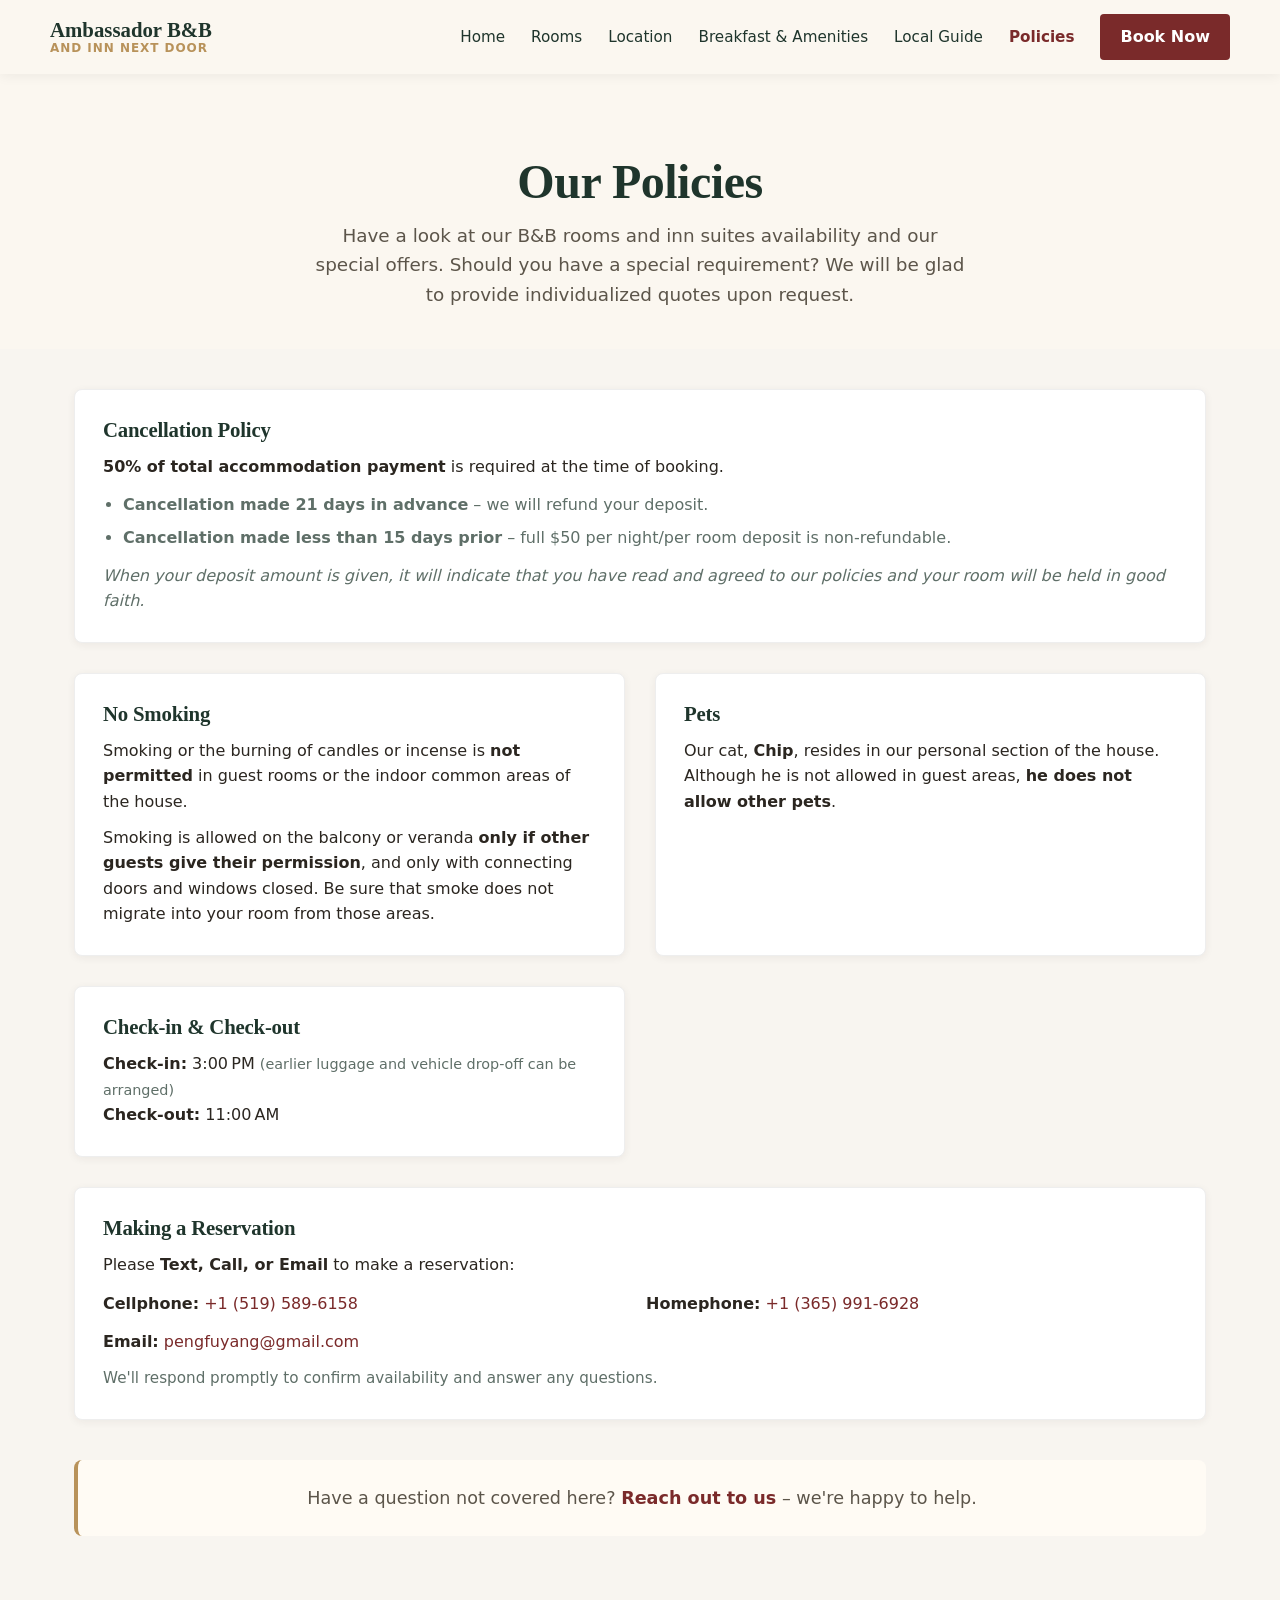
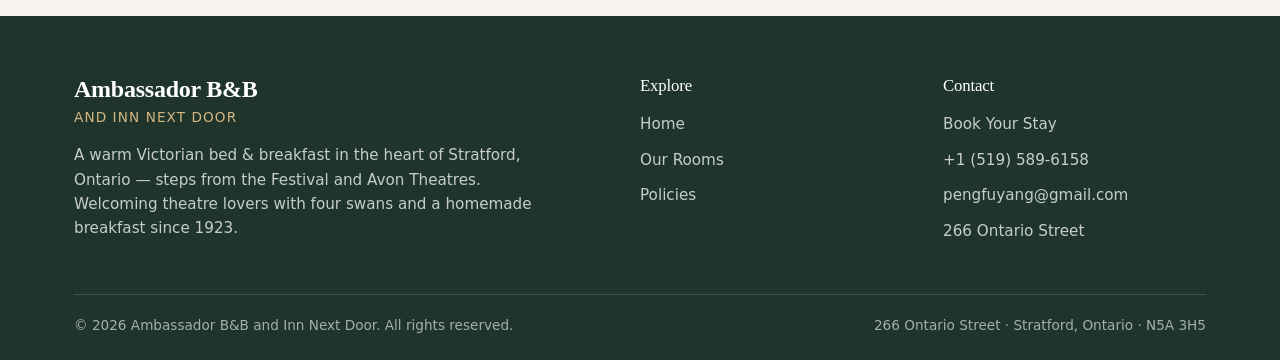
==== policies.html @ 799dcebe "Initial commit - Ambassador B&B website" ====
<!DOCTYPE html>
<html lang="en">
<head>
  <meta charset="UTF-8" />
  <meta name="viewport" content="width=device-width, initial-scale=1.0" />
  <title>Policies – Ambassador B&amp;B | Stratford</title>
  <meta name="description" content="Read our check-in times, cancellation policy, breakfast details, parking, and more before booking your stay at Ambassador B&B." />
  <link rel="stylesheet" href="style.css" />
</head>
<body>

<!-- Header -->
<header class="site-header">
  <div class="container nav-inner">
    <a href="index.html" class="logo">
      <span class="logo-name">Ambassador B&amp;B</span>
      <span class="logo-sub">and Inn Next Door</span>
    </a>
    <nav class="main-nav" aria-label="Primary navigation">
      <a href="index.html">Home</a>
      <a href="index.html#rooms">Rooms</a>
      <a href="index.html#location">Location</a>
      <a href="index.html#breakfast">Breakfast &amp; Amenities</a>
      <a href="index.html#local-guide">Local Guide</a>
      <a href="policies.html" style="color:var(--wine); font-weight:600;">Policies</a>
      <a href="https://secure.guestserve.com/ambassador-b-and-b-and-inn/" target="_blank" rel="noopener" class="nav-cta">Book Now</a>
    </nav>
    <button class="menu-btn" id="menuBtn" aria-label="Toggle navigation">
      <span></span><span></span><span></span>
    </button>
  </div>
</header>

<!-- Mobile backdrop -->
<div class="mobile-backdrop" id="mobileBackdrop"></div>

<!-- Mobile menu -->
<aside class="mobile-menu" id="mobileMenu" role="dialog" aria-label="Mobile navigation">
  <div class="mobile-menu-head">
    <div style="font-family: Playfair Display, Georgia, serif; font-weight:600; color:var(--forest-dark);">Menu</div>
    <button id="closeMenu" aria-label="Close menu">✕</button>
  </div>
  <a href="index.html" class="mobile-nav-link">Home</a>
  <a href="index.html#rooms" class="mobile-nav-link">Rooms</a>
  <a href="index.html#location" class="mobile-nav-link">Location</a>
  <a href="index.html#breakfast" class="mobile-nav-link">Breakfast &amp; Amenities</a>
  <a href="index.html#local-guide" class="mobile-nav-link">Local Guide</a>
  <a href="policies.html" class="mobile-nav-link" style="color:var(--wine); font-weight:600;">Policies</a>
  <a href="https://secure.guestserve.com/ambassador-b-and-b-and-inn/" target="_blank" rel="noopener" class="btn btn-primary mobile-book">Book Your Stay</a>
</aside>

<!-- Page Header -->
<section style="padding:80px 0 40px; background:var(--cream-light);">
  <div class="container text-center">
    <h1 style="font-size:clamp(2.2rem,4vw,3rem);">Our Policies</h1>
    <p style="font-size:1.15rem; color:var(--text-soft); max-width:650px; margin:12px auto 0;">Have a look at our B&B rooms and inn suites availability and our special offers. Should you have a special requirement? We will be glad to provide individualized quotes upon request.</p>
  </div>
</section>

<!-- Policies Content -->
<section class="section" style="padding:40px 0 80px;">
  <div class="container">
    <div style="display:grid; grid-template-columns:1fr 1fr; gap:30px;">

      <!-- Cancellation Policy -->
      <div style="background:var(--white); border:1px solid #eee; border-radius:var(--radius-md); padding:28px; box-shadow:var(--shadow-sm); grid-column: span 2;">
        <h2 style="font-size:1.3rem; margin-bottom:12px;">Cancellation Policy</h2>
        <p><strong>50% of total accommodation payment</strong> is required at the time of booking.</p>
        <ul style="margin-top:12px; list-style:disc; padding-left:20px; color:var(--muted);">
          <li style="margin-bottom:8px;"><strong>Cancellation made 21 days in advance</strong> – we will refund your deposit.</li>
          <li style="margin-bottom:8px;"><strong>Cancellation made less than 15 days prior</strong> – full $50 per night/per room deposit is non-refundable.</li>
        </ul>
        <p style="margin-top:12px; color:var(--muted); font-style:italic;">When your deposit amount is given, it will indicate that you have read and agreed to our policies and your room will be held in good faith.</p>
      </div>

      <!-- No Smoking -->
      <div style="background:var(--white); border:1px solid #eee; border-radius:var(--radius-md); padding:28px; box-shadow:var(--shadow-sm);">
        <h2 style="font-size:1.3rem; margin-bottom:12px;">No Smoking</h2>
        <p>Smoking or the burning of candles or incense is <strong>not permitted</strong> in guest rooms or the indoor common areas of the house.</p>
        <p style="margin-top:10px;">Smoking is allowed on the balcony or veranda <strong>only if other guests give their permission</strong>, and only with connecting doors and windows closed. Be sure that smoke does not migrate into your room from those areas.</p>
      </div>

      <!-- Pets -->
      <div style="background:var(--white); border:1px solid #eee; border-radius:var(--radius-md); padding:28px; box-shadow:var(--shadow-sm);">
        <h2 style="font-size:1.3rem; margin-bottom:12px;">Pets</h2>
        <p>Our cat, <strong>Chip</strong>, resides in our personal section of the house. Although he is not allowed in guest areas, <strong>he does not allow other pets</strong>.</p>
      </div>

      <!-- Check-in / Check-out -->
      <div style="background:var(--white); border:1px solid #eee; border-radius:var(--radius-md); padding:28px; box-shadow:var(--shadow-sm);">
        <h2 style="font-size:1.3rem; margin-bottom:12px;">Check‑in &amp; Check‑out</h2>
        <p><strong>Check‑in:</strong> 3:00 PM <span style="color:var(--muted); font-size:0.9rem;">(earlier luggage and vehicle drop‑off can be arranged)</span></p>
        <p><strong>Check‑out:</strong> 11:00 AM</p>
      </div>

      <!-- Making a Reservation -->
      <div style="background:var(--white); border:1px solid #eee; border-radius:var(--radius-md); padding:28px; box-shadow:var(--shadow-sm); grid-column: span 2;">
        <h2 style="font-size:1.3rem; margin-bottom:12px;">Making a Reservation</h2>
        <p>Please <strong>Text, Call, or Email</strong> to make a reservation:</p>
        <div style="display:grid; grid-template-columns:1fr 1fr; gap:12px; margin-top:14px;">
          <div>
            <p><strong>Cellphone:</strong> <a href="tel:+15195896158" style="color:var(--wine);">+1 (519) 589-6158</a></p>
          </div>
          <div>
            <p><strong>Homephone:</strong> <a href="tel:+13659916928" style="color:var(--wine);">+1 (365) 991-6928</a></p>
          </div>
          <div style="grid-column: span 2;">
            <p><strong>Email:</strong> <a href="mailto:pengfuyang@gmail.com" style="color:var(--wine);">pengfuyang@gmail.com</a></p>
          </div>
        </div>
        <p style="margin-top:12px; color:var(--muted); font-size:0.95rem;">We'll respond promptly to confirm availability and answer any questions.</p>
      </div>

    </div>

    <!-- Contact CTA -->
    <div style="margin-top:40px; padding:24px; background:var(--ivory); border-radius:var(--radius-md); text-align:center; border-left:4px solid var(--gold);">
      <p style="font-size:1.1rem; color:var(--text-soft);">Have a question not covered here? <a href="index.html#contact" style="color:var(--wine); font-weight:600;">Reach out to us</a> – we're happy to help.</p>
    </div>
  </div>
</section>

<!-- Footer -->
<footer class="footer">
  <div class="container">
    <div class="footer-grid">
      <div class="footer-brand">
        <h3>Ambassador B&amp;B</h3>
        <div class="footer-brand-sub">and Inn Next Door</div>
        <p>A warm Victorian bed &amp; breakfast in the heart of Stratford, Ontario — steps from the Festival and Avon Theatres. Welcoming theatre lovers with four swans and a homemade breakfast since 1923.</p>
      </div>
      <div class="footer-col">
        <h4>Explore</h4>
        <ul>
          <li><a href="index.html">Home</a></li>
          <li><a href="index.html#rooms">Our Rooms</a></li>
          <li><a href="policies.html">Policies</a></li>
        </ul>
      </div>
      <div class="footer-col">
        <h4>Contact</h4>
        <ul>
          <li><a href="https://secure.guestserve.com/ambassador-b-and-b-and-inn/" target="_blank">Book Your Stay</a></li>
          <li><a href="tel:+15195896158">+1 (519) 589-6158</a></li>
          <li><a href="mailto:pengfuyang@gmail.com">pengfuyang@gmail.com</a></li>
          <li><a href="https://maps.google.com/?q=266+Ontario+St+Stratford+ON">266 Ontario Street</a></li>
        </ul>
      </div>
    </div>
    <div class="footer-bottom">
      <span>© 2026 Ambassador B&amp;B and Inn Next Door. All rights reserved.</span>
      <span>266 Ontario Street · Stratford, Ontario · N5A 3H5</span>
    </div>
  </div>
</footer>

<script>
  // Mobile menu
  const menuBtn = document.getElementById('menuBtn');
  const closeMenu = document.getElementById('closeMenu');
  const mobileMenu = document.getElementById('mobileMenu');
  const mobileBackdrop = document.getElementById('mobileBackdrop');

  function openMenu() {
    mobileMenu.classList.add('open');
    mobileBackdrop.classList.add('open');
    mobileBackdrop.style.display = 'block';
  }
  function closeMenuFn() {
    mobileMenu.classList.remove('open');
    mobileBackdrop.classList.remove('open');
    setTimeout(() => { mobileBackdrop.style.display = 'none'; }, 300);
  }

  menuBtn.addEventListener('click', openMenu);
  closeMenu.addEventListener('click', closeMenuFn);
  mobileBackdrop.addEventListener('click', closeMenuFn);

  document.querySelectorAll('.mobile-nav-link, .mobile-book').forEach(link => {
    link.addEventListener('click', closeMenuFn);
  });
</script>
</body>
</html>
---- style.css ----
:root {
  --forest: #2d4a3e;
  --forest-dark: #1f352c;
  --wine: #7a2a2a;
  --wine-dark: #5d1f1f;
  --gold: #b8925a;
  --gold-light: #d4b680;
  --cream: #f8f5f0;
  --cream-light: #fbf7f0;
  --ivory: #fffbf4;
  --white: #ffffff;
  --ink: #222222;
  --muted: #5f6f68;
  --text: #2b2620;
  --text-soft: #5c554a;
  --shadow-sm: 0 2px 8px rgba(45, 38, 32, 0.06);
  --shadow-md: 0 8px 24px rgba(45, 38, 32, 0.10);
  --shadow-lg: 0 20px 60px rgba(45, 38, 32, 0.18);
  --radius-sm: 4px;
  --radius-md: 8px;
  --radius-lg: 16px;
  --max-width: 1180px;
}

* { margin: 0; padding: 0; box-sizing: border-box; }
html { scroll-behavior: smooth; }

body {
  font-family: "Segoe UI", system-ui, -apple-system, BlinkMacSystemFont, sans-serif;
  color: var(--text);
  background: var(--cream);
  line-height: 1.6;
  -webkit-font-smoothing: antialiased;
}

img { display: block; max-width: 100%; }
a { color: inherit; text-decoration: none; }
ul { list-style: none; }
button { font: inherit; cursor: pointer; border: none; background: none; }

h1, h2, h3, h4 {
  font-family: "Playfair Display", Georgia, serif;
  font-weight: 500;
  line-height: 1.15;
  color: var(--forest-dark);
  letter-spacing: -0.01em;
}
h1 { font-size: clamp(2.2rem, 5vw, 3.8rem); font-weight: 600; }
h2 { font-size: clamp(1.8rem, 3.5vw, 2.5rem); font-weight: 600; margin-bottom: 16px; }
h3 { font-size: 1.3rem; font-weight: 600; }

.container {
  max-width: var(--max-width);
  margin: 0 auto;
  padding: 0 24px;
}
.section {
  padding: clamp(64px, 8vw, 110px) 0;
  scroll-margin-top: 70px;
}
.section-label {
  font-family: Georgia, serif;
  font-style: italic;
  font-size: 1.1rem;
  color: var(--wine);
  margin-bottom: 12px;
}
.section-subtitle {
  font-size: 1.05rem;
  color: var(--text-soft);
  max-width: 700px;
  margin-bottom: 40px;
  line-height: 1.7;
}
.text-center { text-align: center; }
.section-label.text-center,
.section-subtitle.text-center {
  margin-left: auto;
  margin-right: auto;
}

.btn {
  display: inline-flex;
  align-items: center;
  justify-content: center;
  gap: 8px;
  padding: 12px 24px;
  border-radius: var(--radius-sm);
  font-weight: 600;
  letter-spacing: 0.02em;
  transition: all 0.25s ease;
  border: 2px solid transparent;
  cursor: pointer;
}
.btn-primary {
  background: var(--wine);
  color: #fff;
}
.btn-primary:hover {
  background: var(--wine-dark);
  transform: translateY(-1px);
}
.btn-ghost {
  background: transparent;
  color: #fff;
  border-color: rgba(255,255,255,0.7);
}
.btn-ghost:hover {
  background: #fff;
  color: var(--forest-dark);
}
.btn-outline {
  background: transparent;
  color: var(--forest-dark);
  border-color: var(--forest);
}
.btn-outline:hover {
  background: var(--forest);
  color: #fff;
}

/* Header / Nav */
.site-header {
  position: sticky;
  top: 0;
  z-index: 1000;
  background: var(--cream-light);
  box-shadow: 0 2px 12px rgba(0,0,0,0.06);
}
.nav-inner {
  display: flex;
  align-items: center;
  justify-content: space-between;
  padding: 14px 0;
}
.logo {
  display: flex;
  flex-direction: column;
  line-height: 1.15;
}
.logo-name {
  font-family: "Playfair Display", Georgia, serif;
  font-size: 1.3rem;
  font-weight: 700;
  color: var(--forest-dark);
}
.logo-sub {
  font-size: 0.75rem;
  color: var(--gold);
  font-weight: 600;
  letter-spacing: 0.08em;
  text-transform: uppercase;
}
.main-nav {
  display: flex;
  align-items: center;
  gap: 26px;
}
.main-nav a:not(.nav-cta) {
  font-size: 0.95rem;
  font-weight: 500;
  color: var(--forest-dark);
}
.main-nav a:not(.nav-cta):hover { color: var(--wine); }
.nav-cta {
  background: var(--wine);
  color: #fff;
  padding: 10px 20px;
  border-radius: var(--radius-sm);
  font-weight: 600;
}
.nav-cta:hover { background: var(--wine-dark); }

.menu-btn {
  display: none;
  cursor: pointer;
  flex-direction: column;
  gap: 5px;
}
.menu-btn span {
  width: 26px;
  height: 2px;
  background: var(--forest-dark);
  display: block;
}

/* Mobile menu */
.mobile-backdrop {
  display: none;
  position: fixed;
  inset: 0;
  background: rgba(0,0,0,0.4);
  z-index: 1090;
  opacity: 0;
  transition: opacity 0.3s ease;
}
.mobile-menu {
  display: none;
  position: fixed;
  top: 0; right: 0;
  width: 280px;
  max-width: 85vw;
  height: 100vh;
  background: var(--cream-light);
  box-shadow: -8px 0 30px rgba(0,0,0,0.1);
  padding: 28px;
  z-index: 1100;
  transform: translateX(100%);
  transition: transform 0.3s ease;
  overflow-y: auto;
}
.mobile-menu.open { transform: translateX(0); }
.mobile-backdrop.open { opacity: 1; }
.mobile-menu-head {
  display: flex;
  justify-content: space-between;
  align-items: center;
  margin-bottom: 28px;
}
.mobile-menu-head button {
  color: var(--text);
  font-size: 1.5rem;
  line-height: 1;
  padding: 4px;
}
.mobile-nav-link {
  display: block;
  padding: 14px 0;
  font-size: 1rem;
  color: var(--text);
  border-bottom: 1px solid rgba(45,74,62,0.15);
}
.mobile-book {
  display: block;
  margin-top: 24px;
  text-align: center;
}

@media (max-width: 920px) {
  .main-nav { display: none; }
  .menu-btn { display: flex; }
  .mobile-backdrop, .mobile-menu { display: block; }
}

/* Hero */
.hero {
  min-height: 90vh;
  display: flex;
  align-items: center;
  background: linear-gradient(135deg, var(--forest-dark) 0%, #142b21 100%);
  color: #fff;
  padding: 100px 0;
}
.hero-content { max-width: 750px; }
.hero-eyebrow {
  font-size: 0.8rem;
  letter-spacing: 0.25em;
  text-transform: uppercase;
  color: var(--gold-light);
  margin-bottom: 18px;
  font-weight: 600;
}
.hero-title {
  font-size: clamp(2.2rem, 5vw, 3.8rem);
  font-weight: 700;
  line-height: 1.15;
  margin-bottom: 22px;
}
.hero-title em { font-style: italic; color: var(--gold-light); }
.hero-subtitle {
  font-size: 1.15rem;
  color: rgba(255,255,255,0.85);
  margin-bottom: 32px;
  max-width: 650px;
}
.hero-cta { display: flex; flex-wrap: wrap; gap: 14px; margin-bottom: 36px; }
.hero-features { display: flex; flex-wrap: wrap; gap: 12px; }
.hero-feature {
  background: rgba(255,255,255,0.08);
  border: 1px solid rgba(255,255,255,0.15);
  border-radius: 999px;
  padding: 8px 16px;
  font-size: 0.9rem;
}

/* Location */
.location-grid {
  display: grid;
  grid-template-columns: repeat(4, 1fr);
  gap: 22px;
  margin-bottom: 64px;
}
.location-card {
  background: var(--white);
  border: 1px solid #eee;
  border-radius: var(--radius-md);
  padding: 26px 22px;
  box-shadow: var(--shadow-sm);
  transition: transform 0.2s ease;
}
.location-card:hover { transform: translateY(-5px); }
.location-icon-wrap {
  width: 42px;
  height: 42px;
  border-radius: 10px;
  margin-bottom: 16px;
}
.location-card h3 {
  font-size: 1.15rem;
  color: var(--forest-dark);
  margin-bottom: 6px;
}
.location-distance {
  font-weight: 600;
  font-size: 0.9rem;
  margin-bottom: 12px;
}
.location-card p {
  color: var(--muted);
  font-size: 0.95rem;
}
.location-map-row {
  display: grid;
  grid-template-columns: 1fr 1.1fr;
  gap: 40px;
  align-items: center;
}
.location-map-text h2 {
  font-size: 1.9rem;
  margin-bottom: 14px;
}
.location-map-text p {
  color: var(--muted);
  margin-bottom: 14px;
}
.location-highlight {
  background: var(--ivory);
  border-left: 4px solid var(--gold);
  padding: 16px 20px;
  border-radius: 6px;
  margin-top: 10px;
}
.location-map-visual iframe {
  width: 100%;
  height: 360px;
  border: 0;
  border-radius: var(--radius-md);
  box-shadow: var(--shadow-md);
}
@media (max-width: 900px) {
  .location-grid { grid-template-columns: repeat(2, 1fr); }
  .location-map-row { grid-template-columns: 1fr; }
}
@media (max-width: 560px) {
  .location-grid { grid-template-columns: 1fr; }
}

/* Rooms */
.rooms-subsection { margin-bottom: 60px; }
.rooms-subsection-title {
  font-size: 1.6rem;
  font-weight: 700;
  color: var(--forest-dark);
  margin-bottom: 8px;
}
.rooms-subsection-sub {
  color: var(--muted);
  max-width: 800px;
  margin-bottom: 30px;
}
.room-grid {
  display: grid;
  grid-template-columns: repeat(2, 1fr);
  gap: 28px;
}
.room-card {
  background: var(--white);
  border: 1px solid #eee;
  border-radius: var(--radius-md);
  overflow: hidden;
  box-shadow: var(--shadow-sm);
  transition: transform 0.2s ease;
  display: flex;
  flex-direction: column;
}
.room-card:hover { transform: translateY(-6px); }
.room-card.featured { border: 2px solid var(--gold); }
.room-image {
  position: relative;
  height: 220px;
}
.room-image img {
  width: 100%;
  height: 100%;
  object-fit: cover;
}
.room-badge {
  position: absolute;
  top: 14px;
  right: 14px;
  background: var(--wine);
  color: #fff;
  font-size: 0.75rem;
  font-weight: 600;
  padding: 6px 12px;
  border-radius: 999px;
  letter-spacing: 0.04em;
}
.room-body {
  padding: 22px;
  display: flex;
  flex-direction: column;
  flex: 1;
}
.room-type {
  font-size: 0.75rem;
  letter-spacing: 0.15em;
  text-transform: uppercase;
  color: var(--gold);
  font-weight: 600;
  margin-bottom: 6px;
}
.room-name {
  font-size: 1.35rem;
  color: var(--forest-dark);
  margin-bottom: 8px;
}
.room-meta {
  display: flex;
  flex-wrap: wrap;
  gap: 14px;
  font-size: 0.9rem;
  color: var(--muted);
  margin-bottom: 16px;
}
.room-features {
  display: grid;
  grid-template-columns: 1fr 1fr;
  gap: 8px 14px;
  margin-bottom: 20px;
}
.room-features li {
  font-size: 0.9rem;
  color: var(--muted);
  position: relative;
  padding-left: 18px;
}
.room-features li::before {
  content: "✓";
  position: absolute;
  left: 0;
  color: var(--forest);
  font-weight: 700;
}
.room-footer {
  margin-top: auto;
  display: flex;
  align-items: center;
  justify-content: space-between;
}
.room-price-num {
  font-size: 1.7rem;
  font-weight: 700;
  color: var(--forest-dark);
}
.room-book-btn {
  background: var(--forest);
  color: #fff;
  padding: 10px 20px;
  border-radius: var(--radius-sm);
  font-weight: 600;
  transition: background 0.2s ease;
}
.room-book-btn:hover { background: var(--wine); }
.rooms-note {
  color: var(--muted);
  font-size: 0.95rem;
  margin-top: 14px;
  font-style: italic;
}
@media (max-width: 800px) {
  .room-grid { grid-template-columns: 1fr; }
}

/* Breakfast & Amenities */
.breakfast-hero {
  display: grid;
  grid-template-columns: 1fr 1fr;
  gap: 40px;
  align-items: center;
  margin-bottom: 70px;
}
.breakfast-hero.reverse .breakfast-image { order: 2; }
.breakfast-image img {
  width: 100%;
  height: 360px;
  object-fit: cover;
  border-radius: var(--radius-md);
  box-shadow: var(--shadow-md);
}
.breakfast-text h2 {
  font-size: 1.9rem;
  margin-bottom: 14px;
}
.breakfast-text p {
  color: var(--muted);
  margin-bottom: 16px;
}
.breakfast-options {
  display: grid;
  grid-template-columns: 1fr 1fr;
  gap: 18px;
  margin-top: 10px;
}
.breakfast-option {
  background: var(--ivory);
  border-radius: 10px;
  padding: 20px;
}
.breakfast-option h4 {
  color: var(--forest-dark);
  margin-bottom: 10px;
  font-size: 1.05rem;
}
.breakfast-option li {
  font-size: 0.92rem;
  color: var(--muted);
  padding: 3px 0;
  padding-left: 16px;
  position: relative;
}
.breakfast-option li::before {
  content: "•";
  position: absolute;
  left: 0;
  color: var(--gold);
}
.amenities-header { margin-bottom: 40px; }
.amenities-grid {
  display: grid;
  grid-template-columns: repeat(3, 1fr);
  gap: 22px;
}
.amenity-card {
  background: var(--white);
  border: 1px solid #eee;
  border-radius: var(--radius-md);
  padding: 26px 22px;
  box-shadow: var(--shadow-sm);
}
.amenity-icon {
  width: 44px;
  height: 44px;
  border-radius: 10px;
  background: rgba(184, 146, 90, 0.18);
  margin-bottom: 16px;
}
.amenity-card h3 {
  font-size: 1.1rem;
  color: var(--forest-dark);
  margin-bottom: 8px;
}
.amenity-card p {
  font-size: 0.95rem;
  color: var(--muted);
}
@media (max-width: 800px) {
  .breakfast-hero { grid-template-columns: 1fr; }
  .breakfast-hero.reverse .breakfast-image { order: 0; }
  .amenities-grid { grid-template-columns: repeat(2, 1fr); }
}
@media (max-width: 520px) {
  .breakfast-options { grid-template-columns: 1fr; }
  .amenities-grid { grid-template-columns: 1fr; }
}

/* Local Guide */
.local-intro {
  display: grid;
  grid-template-columns: 1fr 1fr;
  gap: 40px;
  align-items: center;
  margin-bottom: 50px;
}
.local-intro-img img {
  width: 100%;
  height: 320px;
  object-fit: cover;
  border-radius: var(--radius-md);
  box-shadow: var(--shadow-md);
}
.local-intro-text h2 {
  font-size: 1.9rem;
  margin-bottom: 14px;
}
.local-intro-text p {
  color: var(--muted);
  margin-bottom: 14px;
}
.festival-points {
  display: flex;
  flex-direction: column;
  gap: 16px;
  margin-top: 20px;
}
.festival-point {
  display: flex;
  gap: 14px;
}
.festival-point-num {
  font-weight: 700;
  color: var(--gold);
  font-size: 1rem;
  min-width: 28px;
}
.festival-point-body h4 {
  font-size: 1rem;
  color: var(--forest-dark);
  margin-bottom: 4px;
}
.festival-point-body p {
  font-size: 0.9rem;
  color: var(--muted);
}
.local-grid {
  display: grid;
  grid-template-columns: 1fr 1fr;
  gap: 28px;
}
.local-card {
  background: var(--white);
  border: 1px solid #eee;
  border-radius: var(--radius-md);
  padding: 28px 24px;
  box-shadow: var(--shadow-sm);
}
.local-card h3 {
  font-size: 1.3rem;
  color: var(--forest-dark);
  margin-bottom: 18px;
}
.restaurant-item,
.attraction-item {
  padding: 14px 0;
  border-bottom: 1px solid #eee;
}
.restaurant-item:last-child,
.attraction-item:last-child { border-bottom: 0; }
.restaurant-name,
.attraction-name {
  font-weight: 600;
  color: var(--forest-dark);
}
.restaurant-type {
  font-size: 0.8rem;
  color: var(--gold);
  font-weight: 600;
  letter-spacing: 0.06em;
  text-transform: uppercase;
  margin: 2px 0;
}
.restaurant-note,
.attraction-desc {
  font-size: 0.9rem;
  color: var(--muted);
}
@media (max-width: 800px) {
  .local-intro,
  .local-grid { grid-template-columns: 1fr; }
}

/* Contact */
.contact-wrap {
  display: grid;
  grid-template-columns: 1.2fr 0.8fr;
  gap: 40px;
}
.contact-form-card,
.contact-info {
  background: var(--white);
  border: 1px solid #eee;
  border-radius: var(--radius-md);
  box-shadow: var(--shadow-sm);
  padding: 34px;
}
.contact-form-card h2,
.contact-info h2 {
  font-size: 1.6rem;
  color: var(--forest-dark);
  margin-bottom: 8px;
}
.contact-form-sub {
  color: var(--muted);
  margin-bottom: 24px;
}
.form-row {
  display: grid;
  grid-template-columns: 1fr 1fr;
  gap: 18px;
  margin-bottom: 18px;
}
.form-group {
  display: flex;
  flex-direction: column;
  gap: 6px;
  margin-bottom: 18px;
}
.form-row .form-group { margin-bottom: 0; }
.form-group label {
  font-size: 0.85rem;
  font-weight: 600;
  color: var(--forest-dark);
}
.form-group input,
.form-group select,
.form-group textarea {
  padding: 12px 14px;
  border: 1px solid #ddd;
  border-radius: var(--radius-sm);
  font-size: 0.95rem;
  background: var(--ivory);
  width: 100%;
}
.form-group textarea {
  min-height: 110px;
  resize: vertical;
}
.form-submit {
  background: var(--wine);
  color: #fff;
  border: 0;
  padding: 14px 28px;
  font-size: 1rem;
  font-weight: 600;
  border-radius: var(--radius-sm);
  cursor: pointer;
  transition: background 0.2s ease;
  width: 100%;
}
.form-submit:hover { background: var(--wine-dark); }
.contact-info-lead {
  color: var(--muted);
  margin-bottom: 24px;
}
.info-block {
  display: flex;
  gap: 14px;
  margin-bottom: 20px;
  align-items: center;
}
.info-icon {
  width: 38px;
  height: 38px;
  border-radius: 10px;
  background: rgba(184, 146, 90, 0.15);
  flex-shrink: 0;
}
.info-block h4 {
  font-size: 0.95rem;
  color: var(--forest-dark);
  margin-bottom: 2px;
}
.info-block p {
  color: var(--muted);
  font-size: 0.95rem;
}
.contact-rating {
  margin-top: 28px;
  background: var(--ivory);
  border-radius: 10px;
  padding: 18px;
  text-align: center;
}
.contact-rating-score {
  font-size: 2rem;
  font-weight: 700;
  color: var(--forest-dark);
}
.contact-rating-label {
  color: var(--muted);
  font-size: 0.9rem;
  margin-top: 6px;
}
@media (max-width: 800px) {
  .contact-wrap { grid-template-columns: 1fr; }
  .form-row { grid-template-columns: 1fr; }
}

/* Footer */
.footer {
  background: var(--forest-dark);
  color: rgba(255,255,255,0.85);
  padding: 60px 0 24px;
}
.footer-grid {
  display: grid;
  grid-template-columns: 2fr 1fr 1fr;
  gap: 40px;
  margin-bottom: 40px;
}
.footer-brand h3 {
  font-size: 1.5rem;
  color: #fff;
  margin-bottom: 4px;
}
.footer-brand-sub {
  color: var(--gold-light);
  font-size: 0.85rem;
  letter-spacing: 0.08em;
  text-transform: uppercase;
  margin-bottom: 14px;
}
.footer-brand p {
  font-size: 0.95rem;
  color: rgba(255,255,255,0.75);
  max-width: 480px;
}
.footer-col h4 {
  color: #fff;
  font-size: 1.05rem;
  margin-bottom: 16px;
}
.footer-col li { margin-bottom: 10px; }
.footer-col a {
  color: rgba(255,255,255,0.75);
  font-size: 0.95rem;
  transition: color 0.2s ease;
}
.footer-col a:hover { color: var(--gold-light); }
.footer-bottom {
  border-top: 1px solid rgba(255,255,255,0.15);
  padding-top: 20px;
  display: flex;
  flex-wrap: wrap;
  justify-content: space-between;
  gap: 10px;
  font-size: 0.85rem;
  color: rgba(255,255,255,0.6);
}
@media (max-width: 800px) {
  .footer-grid { grid-template-columns: 1fr; gap: 30px; }
  .footer-bottom { flex-direction: column; text-align: center; }
}

/* Reveal animation */
.reveal {
  opacity: 0;
  transform: translateY(24px);
  transition: opacity 0.6s ease, transform 0.6s ease;
}
.reveal.visible {
  opacity: 1;
  transform: translateY(0);
}
@media (prefers-reduced-motion: reduce) {
  .reveal { opacity: 1; transform: none; }
}
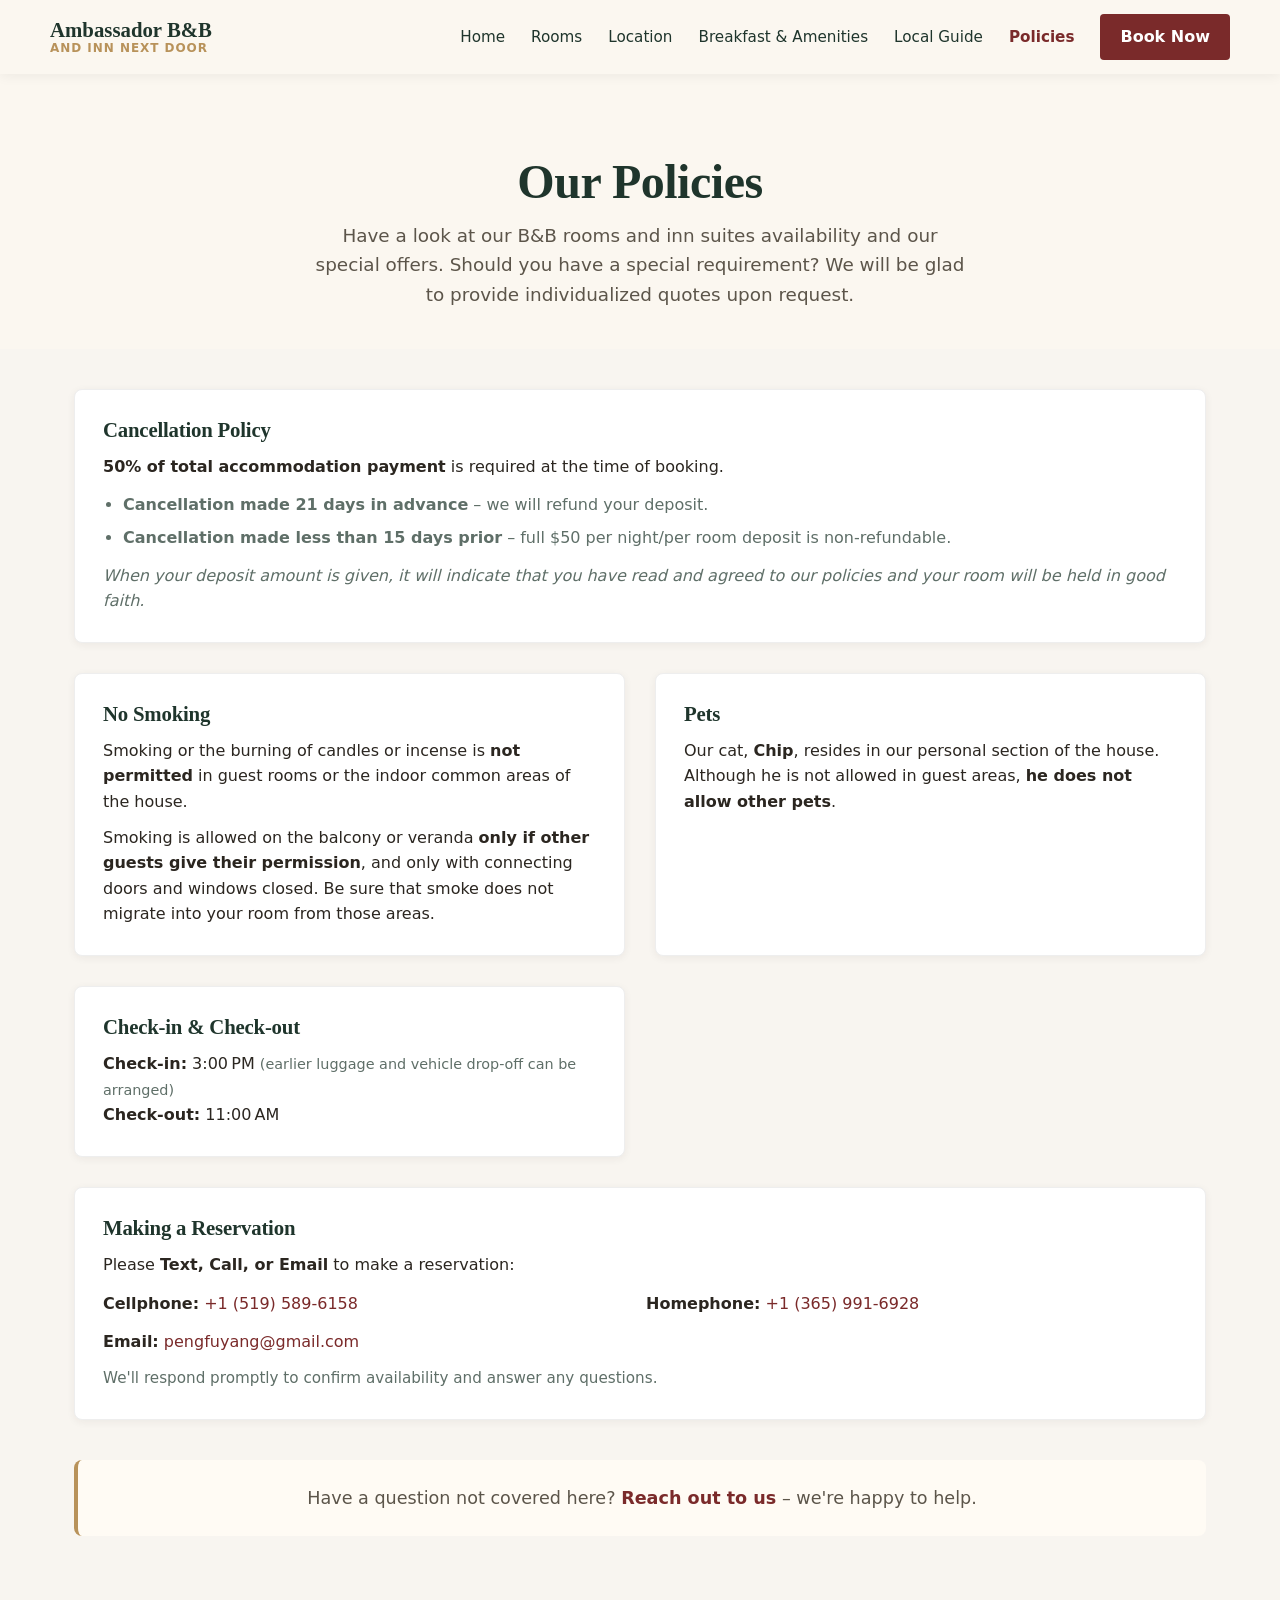
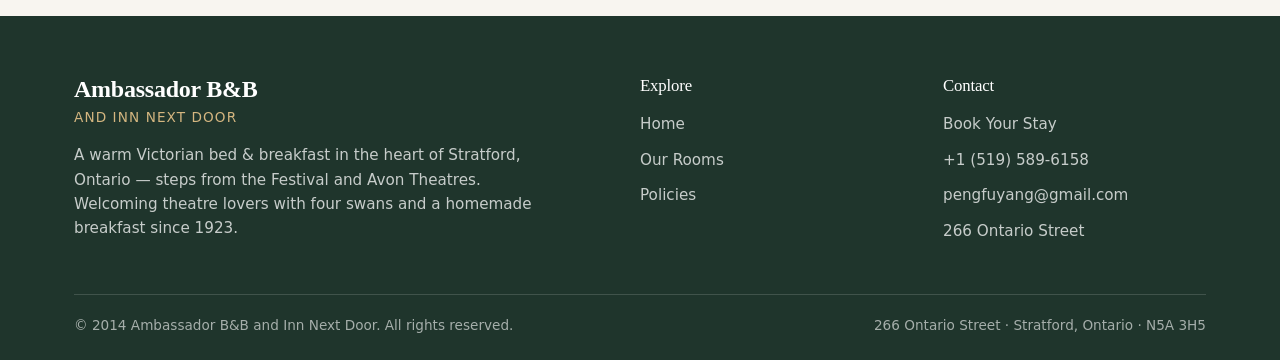
==== commit 30d8d7d7: "Updated footer copyright to 2014 (year business was established)" ====
--- a/policies.html
+++ b/policies.html
@@ -148,7 +148,7 @@
       </div>
     </div>
     <div class="footer-bottom">
-      <span>© 2026 Ambassador B&amp;B and Inn Next Door. All rights reserved.</span>
+      <span>© 2014 Ambassador B&amp;B and Inn Next Door. All rights reserved.</span>
       <span>266 Ontario Street · Stratford, Ontario · N5A 3H5</span>
     </div>
   </div>
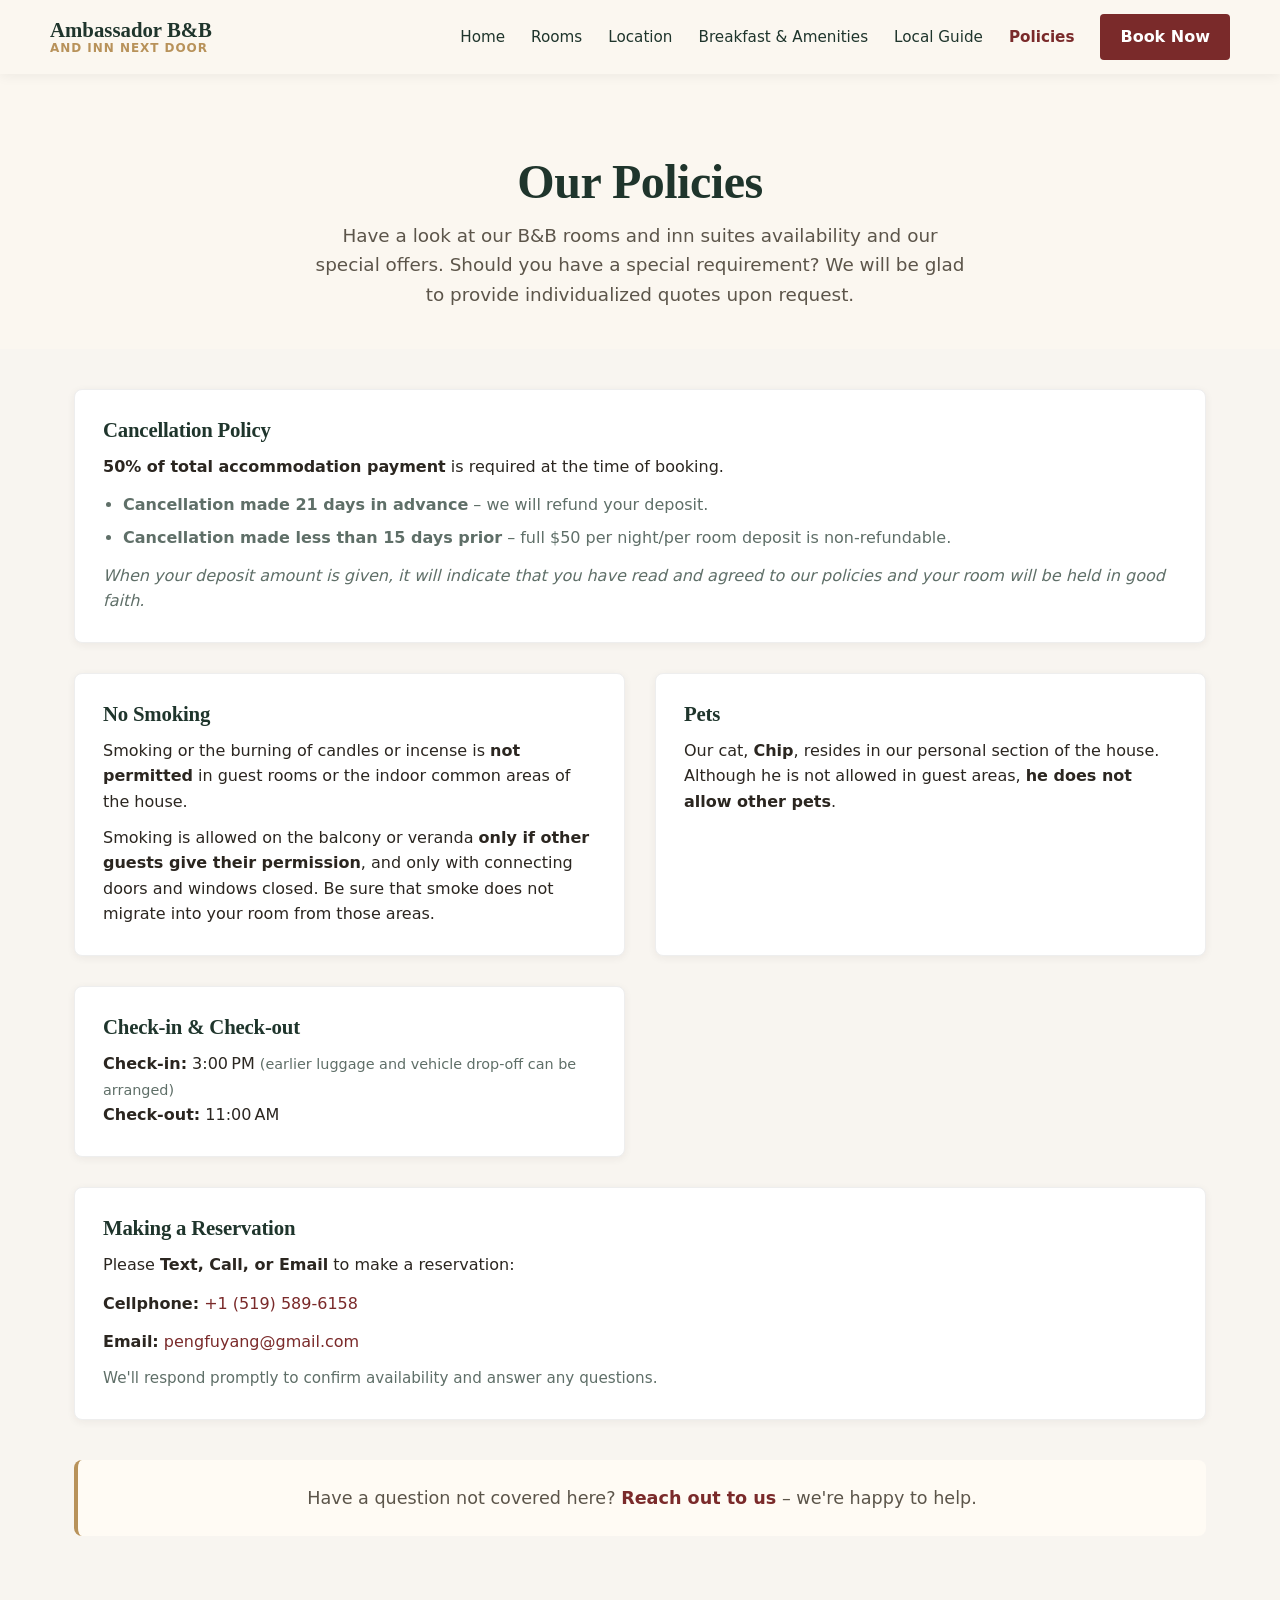
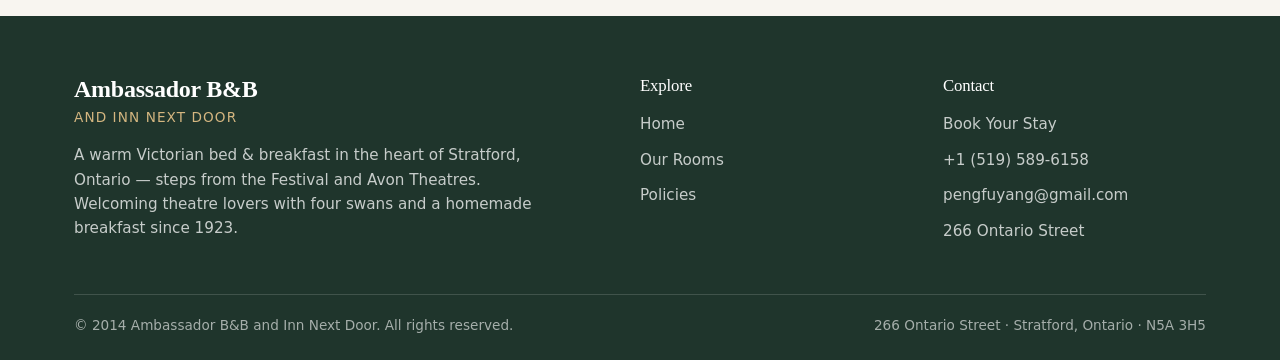
==== commit 7658376a: "Removed home phone number from contact and policies pages" ====
--- a/policies.html
+++ b/policies.html
@@ -101,9 +101,6 @@
           <div>
             <p><strong>Cellphone:</strong> <a href="tel:+15195896158" style="color:var(--wine);">+1 (519) 589-6158</a></p>
           </div>
-          <div>
-            <p><strong>Homephone:</strong> <a href="tel:+13659916928" style="color:var(--wine);">+1 (365) 991-6928</a></p>
-          </div>
           <div style="grid-column: span 2;">
             <p><strong>Email:</strong> <a href="mailto:pengfuyang@gmail.com" style="color:var(--wine);">pengfuyang@gmail.com</a></p>
           </div>
--- a/style.css
+++ b/style.css
@@ -247,9 +247,12 @@
   min-height: 90vh;
   display: flex;
   align-items: center;
-  background: linear-gradient(135deg, var(--forest-dark) 0%, #142b21 100%);
+  background:
+    linear-gradient(135deg, rgba(31, 53, 44, 0.75) 0%, rgba(20, 43, 33, 0.85) 100%),
+    url('images/front-of-bnb.jpg') center/cover no-repeat;
   color: #fff;
   padding: 100px 0;
+  position: relative;
 }
 .hero-content { max-width: 750px; }
 .hero-eyebrow {
@@ -265,6 +268,7 @@
   font-weight: 700;
   line-height: 1.15;
   margin-bottom: 22px;
+  color: #fff;
 }
 .hero-title em { font-style: italic; color: var(--gold-light); }
 .hero-subtitle {
@@ -854,4 +858,597 @@
 }
 @media (prefers-reduced-motion: reduce) {
   .reveal { opacity: 1; transform: none; }
+}
+
+/* Reviews Rotation */
+@keyframes fadeIn {
+  from { opacity: 0; transform: translateY(12px); }
+  to { opacity: 1; transform: translateY(0); }
+}
+
+.review-slide {
+  transition: opacity 0.6s ease, transform 0.6s ease;
+}
+
+/* Common Sitting Areas - Fixed */
+.sitting-areas-section {
+  margin-top: 60px;
+  padding: 40px 0;
+  background: var(--ivory);
+  border-radius: var(--radius-lg);
+  width: 100%;
+}
+
+.sitting-areas-grid {
+  display: grid !important;
+  grid-template-columns: 1fr 1fr !important;
+  gap: 30px !important;
+  width: 100% !important;
+  max-width: 100% !important;
+}
+
+.sitting-areas-grid .area-card {
+  background: var(--white);
+  border: 1px solid #eee;
+  border-radius: var(--radius-md);
+  padding: 28px;
+  box-shadow: var(--shadow-sm);
+  min-width: 0;
+  overflow: hidden;
+}
+
+@media (max-width: 700px) {
+  .sitting-areas-grid {
+    grid-template-columns: 1fr !important;
+  }
+}
+
+/* ========================================
+   LOCAL GUIDE SECTION - Full Background Image
+   ======================================== */
+#local-guide {
+  position: relative;
+  background:
+    linear-gradient(rgba(31, 53, 44, 0.72), rgba(31, 53, 44, 0.78)),
+    url('images/stratford-river.jpg') center/cover no-repeat;
+  background-attachment: scroll;
+}
+
+/* --- Header text (on the photo) --- */
+#local-guide > .container > .text-center h2,
+#local-guide > .container > .text-center .section-subtitle {
+  color: #fff !important;
+}
+
+#local-guide > .container > .text-center .section-label {
+  color: var(--gold-light) !important;
+}
+
+/* --- Intro block text (on the photo) --- */
+#local-guide .local-intro-text h2,
+#local-guide .local-intro-text p,
+#local-guide .festival-point-body h4,
+#local-guide .festival-point-body p {
+  color: #fff !important;
+}
+
+#local-guide .local-intro-text .section-label {
+  color: var(--gold-light) !important;
+}
+
+#local-guide .festival-point-num {
+  color: var(--gold-light) !important;
+}
+
+/* --- Cards: solid white so they're readable --- */
+#local-guide .local-card {
+  background: var(--white);
+}
+
+/* --- Optional: white outline for the intro image --- */
+#local-guide .local-intro-img img {
+  border: 3px solid rgba(255, 255, 255, 0.2);
+}
+
+/* --- Mobile: darken slightly more for readability --- */
+@media (max-width: 700px) {
+  #local-guide {
+    background:
+      linear-gradient(rgba(31, 53, 44, 0.8), rgba(31, 53, 44, 0.85)),
+      url('images/stratford-river.jpg') center/cover no-repeat;
+  }
+}
+
+/* ========================================
+   LOCAL GUIDE - Stratford Festival Theatre Photo
+   Fades on left/right edges
+   ======================================== */
+   #local-guide .local-intro-img img {
+  width: 100%;
+  height: 320px;
+  object-fit: cover;
+  border-radius: var(--radius-md);
+  -webkit-mask-image: linear-gradient(
+    to right,
+    transparent 0%,
+    black 15%,
+    black 85%,
+    transparent 100%
+  );
+  mask-image: linear-gradient(
+    to right,
+    transparent 0%,
+    black 15%,
+    black 85%,
+    transparent 100%
+  );
+  box-shadow: none;
+}
+
+/* ========================================
+   Hero Buttons - Solid Colors, White Text
+   ======================================== */
+
+/* Gold button */
+.btn-gold {
+  background: var(--gold);
+  color: #fff;
+  border-color: var(--gold);
+}
+.btn-gold:hover {
+  background: var(--gold-light);
+  border-color: var(--gold-light);
+  transform: translateY(-1px);
+}
+
+/* Forest green button */
+.btn-green {
+  background: var(--forest);
+  color: #fff;
+  border-color: var(--forest);
+}
+.btn-green:hover {
+  background: var(--forest-dark);
+  border-color: var(--forest-dark);
+  transform: translateY(-1px);
+}
+
+/* ========================================
+   Theatre Gallery (Click-Based)
+   ======================================== */
+.theatre-gallery {
+  position: relative;
+  width: 100%;
+  height: 320px;
+  border-radius: var(--radius-md);
+  overflow: hidden;
+  /* Match the faded-edges look you had before */
+  -webkit-mask-image: linear-gradient(
+    to right,
+    transparent 0%,
+    black 10%,
+    black 90%,
+    transparent 100%
+  );
+  mask-image: linear-gradient(
+    to right,
+    transparent 0%,
+    black 10%,
+    black 90%,
+    transparent 100%
+  );
+}
+
+.theatre-slide {
+  position: absolute;
+  inset: 0;
+  width: 100%;
+  height: 100%;
+  object-fit: cover;
+  opacity: 0;
+  transition: opacity 0.6s ease;
+  pointer-events: none;
+}
+
+.theatre-slide.active {
+  opacity: 1;
+  pointer-events: auto;
+}
+
+/* Caption */
+.theatre-caption {
+  position: absolute;
+  bottom: 16px;
+  left: 20px;
+  right: 20px;
+  display: flex;
+  justify-content: space-between;
+  align-items: center;
+  color: #fff;
+  font-size: 0.95rem;
+  font-weight: 600;
+  text-shadow: 0 2px 8px rgba(0, 0, 0, 0.7);
+  pointer-events: none;
+}
+
+#theatre-counter {
+  font-size: 0.85rem;
+  font-weight: 500;
+  opacity: 0.85;
+}
+
+/* Arrows */
+.theatre-arrow {
+  position: absolute;
+  top: 50%;
+  transform: translateY(-50%);
+  width: 42px;
+  height: 42px;
+  border-radius: 50%;
+  background: rgba(255, 255, 255, 0.9);
+  color: var(--forest-dark);
+  font-size: 1.6rem;
+  line-height: 1;
+  display: flex;
+  align-items: center;
+  justify-content: center;
+  cursor: pointer;
+  border: none;
+  opacity: 0.85;
+  transition: all 0.2s ease;
+  z-index: 2;
+  padding-bottom: 3px; /* optical centering for ‹ › */
+}
+
+.theatre-arrow:hover {
+  background: #fff;
+  opacity: 1;
+  transform: translateY(-50%) scale(1.08);
+}
+
+.theatre-prev { left: 16px; }
+.theatre-next { right: 16px; }
+
+/* Dots */
+.theatre-dots {
+  position: absolute;
+  bottom: 16px;
+  left: 50%;
+  transform: translateX(-50%);
+  display: flex;
+  gap: 8px;
+  z-index: 2;
+  /* Hide dots since we have a counter, but you can remove this to show them */
+  display: none;
+}
+
+.theatre-dot {
+  width: 10px;
+  height: 10px;
+  border-radius: 50%;
+  background: rgba(255, 255, 255, 0.5);
+  cursor: pointer;
+  transition: background 0.2s ease;
+}
+
+.theatre-dot.active {
+  background: #fff;
+}
+
+/* Mobile */
+@media (max-width: 700px) {
+  .theatre-gallery {
+    height: 260px;
+  }
+
+  .theatre-arrow {
+    width: 36px;
+    height: 36px;
+    font-size: 1.4rem;
+  }
+
+  .theatre-caption {
+    font-size: 0.85rem;
+    bottom: 12px;
+  }
+}
+
+/* ========================================
+   Hero - Fade bottom into next section
+   ======================================== */
+.hero {
+  position: relative;
+}
+
+.hero::after {
+  content: "";
+  position: absolute;
+  bottom: 0;
+  left: 0;
+  right: 0;
+  height: 200px;
+  background: linear-gradient(
+    to bottom,
+    transparent 0%,
+    rgba(248, 245, 240, 0.4) 50%,
+    rgba(248, 245, 240, 0.8) 80%,
+    #f8f5f0 100%
+  );
+  pointer-events: none;
+  z-index: 1;
+}
+
+/* Make sure the hero content sits above the fade */
+.hero > .container {
+  position: relative;
+  z-index: 2;
+}
+
+/* ========================================
+   Hero Rating Badge
+   ======================================== */
+.hero-rating-badge {
+  position: absolute;
+  top: 130px;
+  right: 48px;
+  background: #fff;
+  padding: 18px 22px 14px;
+  border-radius: 12px;
+  box-shadow: 0 10px 30px rgba(0, 0, 0, 0.2);
+  z-index: 3;
+  text-align: center;
+  min-width: 130px;
+  font-family: "Segoe UI", system-ui, sans-serif;
+}
+
+.hero-rating-score {
+  display: flex;
+  align-items: flex-end;
+  justify-content: center;
+  gap: 1px;
+  line-height: 1;
+  margin-bottom: 8px;
+}
+
+.hero-rating-score .score-main {
+  font-family: "Playfair Display", Georgia, serif;
+  font-size: 2.4rem;
+  font-weight: 700;
+  color: var(--gold);
+  letter-spacing: -0.02em;
+  line-height: 0.9;
+}
+
+.hero-rating-score .score-sub {
+  font-family: "Playfair Display", Georgia, serif;
+  font-size: 1rem;
+  font-weight: 700;
+  color: var(--gold);
+  line-height: 1;
+  margin-bottom: 2px;   /* nudges it below the baseline */
+  letter-spacing: -0.02em;
+}
+
+.hero-rating-label {
+  font-size: 0.7rem;
+  letter-spacing: 0.18em;
+  text-transform: uppercase;
+  color: var(--gold);
+  font-weight: 700;
+  margin-bottom: 8px;
+}
+
+.hero-rating-stars {
+  color: var(--gold);
+  font-size: 1rem;
+  letter-spacing: 3px;
+  line-height: 1;
+}
+
+/* Responsive */
+@media (max-width: 1100px) {
+  .hero-rating-badge {
+    top: 110px;
+    right: 24px;
+    padding: 14px 18px 12px;
+    min-width: 115px;
+  }
+  .hero-rating-score .score-main {
+    font-size: 2rem;
+  }
+  .hero-rating-stars {
+    font-size: 0.9rem;
+    letter-spacing: 2px;
+  }
+}
+
+/* Hide on phones */
+@media (max-width: 640px) {
+  .hero-rating-badge {
+    display: none;
+  }
+}
+
+/* ========================================
+   Hero Image Rotator (Room Pages)
+   ======================================== */
+.hero-image-rotator {
+  position: relative;
+  width: 100%;
+  height: 350px;
+  border-radius: var(--radius-md);
+  overflow: hidden;
+  box-shadow: var(--shadow-lg);
+}
+
+.hero-image-rotator .room-gallery-slide {
+  position: absolute;
+  inset: 0;
+  width: 100%;
+  height: 100%;
+  object-fit: cover;
+  opacity: 0;
+  transition: opacity 0.5s ease;
+  pointer-events: none;
+}
+
+.hero-image-rotator .room-gallery-slide.active {
+  opacity: 1;
+  pointer-events: auto;
+  cursor: pointer;
+}
+
+/* Counter badge */
+.hero-image-rotator .room-gallery-caption {
+  position: absolute;
+  bottom: 12px;
+  left: 50%;
+  transform: translateX(-50%);
+  background: rgba(0, 0, 0, 0.55);
+  color: #fff;
+  padding: 5px 12px;
+  border-radius: 999px;
+  font-size: 0.8rem;
+  font-weight: 600;
+  letter-spacing: 0.05em;
+  z-index: 2;
+  pointer-events: none;
+}
+
+/* Arrows */
+.hero-image-rotator .room-gallery-arrow {
+  position: absolute;
+  top: 50%;
+  transform: translateY(-50%);
+  width: 40px;
+  height: 40px;
+  border-radius: 50%;
+  background: rgba(255, 255, 255, 0.9);
+  color: var(--forest-dark);
+  font-size: 1.4rem;
+  line-height: 1;
+  display: flex;
+  align-items: center;
+  justify-content: center;
+  cursor: pointer;
+  border: none;
+  opacity: 0.85;
+  transition: all 0.2s ease;
+  z-index: 3;
+  padding-bottom: 3px;
+  box-shadow: 0 4px 12px rgba(0, 0, 0, 0.2);
+}
+
+.hero-image-rotator .room-gallery-arrow:hover {
+  background: #fff;
+  opacity: 1;
+  transform: translateY(-50%) scale(1.08);
+}
+
+.hero-image-rotator .room-gallery-prev { left: 12px; }
+.hero-image-rotator .room-gallery-next { right: 12px; }
+
+/* Mobile */
+@media (max-width: 900px) {
+  .hero-image-rotator {
+    height: 280px;
+  }
+  .hero-image-rotator .room-gallery-arrow {
+    width: 34px;
+    height: 34px;
+    font-size: 1.2rem;
+  }
+}
+
+/* ========================================
+   Anchor Scroll Offset
+   ======================================== */
+#inn-suites,
+#bnb-rooms {
+  scroll-margin-top: 80px;
+}
+#bnb-rooms,
+#inn-suites {
+  scroll-margin-top: 80px;
+}
+
+/* ========================================
+   Guest Reviews - Background Image
+   ======================================== */
+#guest-reviews {
+  position: relative;
+  background:
+    linear-gradient(rgba(31, 53, 44, 0.72), rgba(31, 53, 44, 0.78)),
+    url('images/reviews-bg.jpg') center/cover no-repeat;
+}
+
+/* Make the heading text white/light on the dark background */
+#guest-reviews .section-label {
+  color: var(--gold-light) !important;
+}
+
+#guest-reviews h2,
+#guest-reviews .section-subtitle {
+  color: #fff !important;
+}
+
+/* Review quote text */
+#guest-reviews blockquote {
+  color: rgba(255, 255, 255, 0.92) !important;
+}
+
+/* Guest name */
+#guest-reviews cite {
+  color: var(--gold-light) !important;
+}
+
+/* Source label (Booking.com, Google, etc.) */
+#guest-reviews cite span {
+  color: rgba(255, 255, 255, 0.7) !important;
+}
+
+/* Big opening quote mark */
+#guest-reviews .review-slide > div:first-child {
+  color: var(--gold-light) !important;
+}
+
+/* Dots */
+#guest-reviews .review-dot {
+  background: rgba(255, 255, 255, 0.4) !important;
+}
+#guest-reviews .review-dot.active {
+  background: var(--gold-light) !important;
+}
+
+/* Optional: soft frosted glass behind the quote */
+#guest-reviews blockquote {
+  padding: 24px 30px;
+  border-radius: var(--radius-md);
+  background: rgba(255, 255, 255, 0.06);
+  backdrop-filter: blur(2px);
+  border: 1px solid rgba(255, 255, 255, 0.1);
+}
+
+/* Mobile: darker overlay for readability */
+@media (max-width: 700px) {
+  #guest-reviews {
+    background:
+      linear-gradient(rgba(31, 53, 44, 0.8), rgba(31, 53, 44, 0.88)),
+      url('images/reviews-bg.jpg') center/cover no-repeat;
+  }
+}
+
+/* ========================================
+   Restaurant Name Links
+   ======================================== */
+.restaurant-name a {
+  color: var(--forest-dark);
+  text-decoration: none;
+  border-bottom: 1px solid transparent;
+  transition: all 0.2s ease;
+}
+
+.restaurant-name a:hover {
+  color: var(--wine);
+  border-bottom-color: var(--wine);
 }
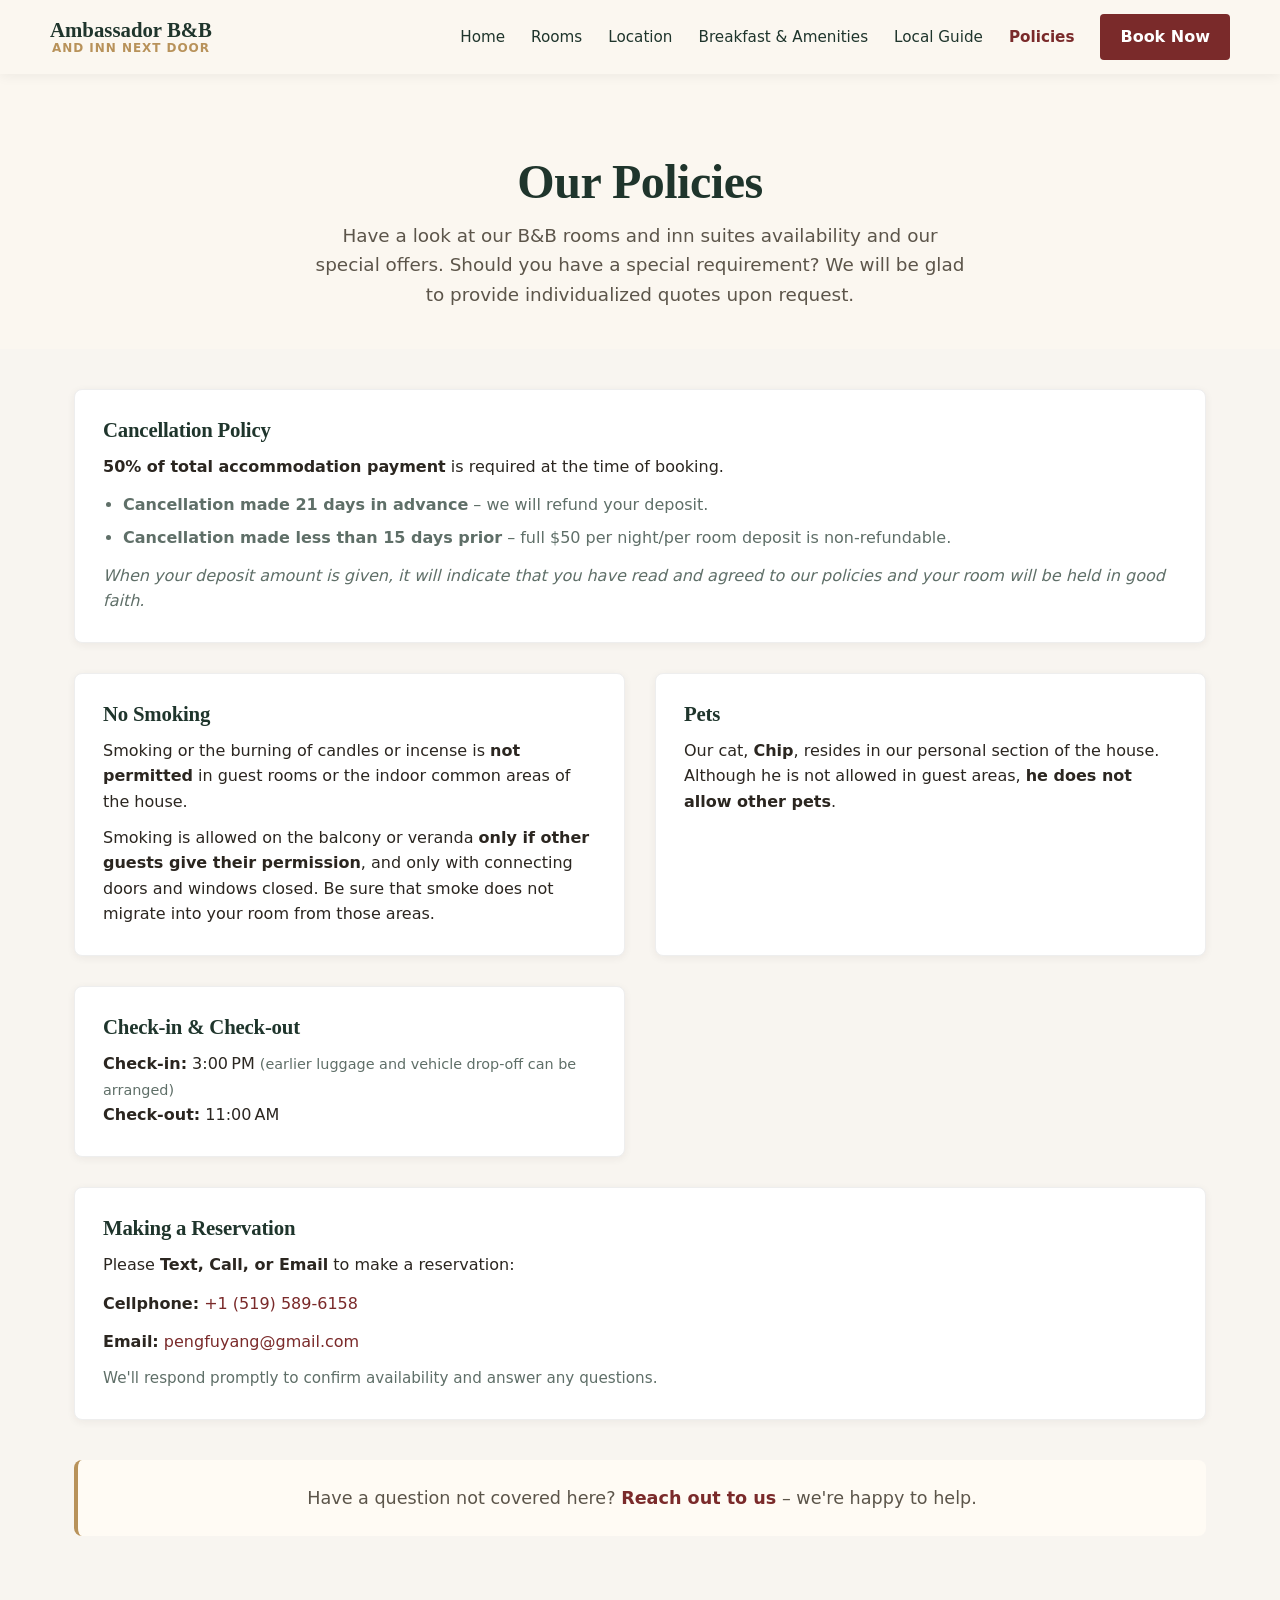
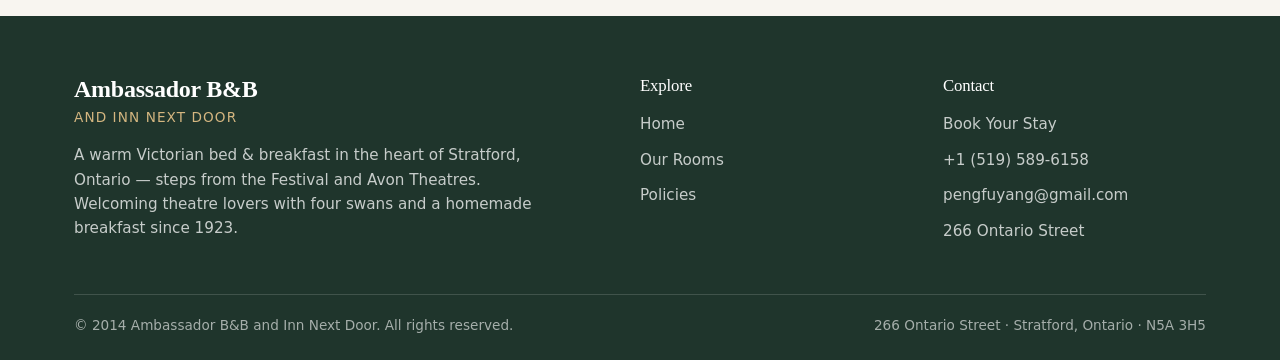
==== commit 935c41ca: "Added canonical tags to prevent duplicate content issues" ====
--- a/policies.html
+++ b/policies.html
@@ -6,6 +6,7 @@
   <title>Policies – Ambassador B&amp;B | Stratford</title>
   <meta name="description" content="Read our check-in times, cancellation policy, breakfast details, parking, and more before booking your stay at Ambassador B&B." />
   <link rel="stylesheet" href="style.css" />
+  <link rel="canonical" href="https://ambassadorbbstratford.com/policies.html" />
 </head>
 <body>
 
--- a/style.css
+++ b/style.css
@@ -248,15 +248,16 @@
   display: flex;
   align-items: center;
   background:
-    linear-gradient(135deg, rgba(31, 53, 44, 0.75) 0%, rgba(20, 43, 33, 0.85) 100%),
-    url('images/front-of-bnb.jpg') center/cover no-repeat;
+    linear-gradient(135deg, rgba(31, 53, 44, 0.35) 0%, rgba(20, 43, 33, 0.45) 100%),
+    /* CHANGED 'center' TO 'center 25%' TO SHIFT IMAGE DOWN */
+    url('images/front-of-bnb.jpg') center 25%/cover no-repeat;
   color: #fff;
   padding: 100px 0;
   position: relative;
 }
 .hero-content { max-width: 750px; }
 .hero-eyebrow {
-  font-size: 0.8rem;
+  font-size: 1.25rem;
   letter-spacing: 0.25em;
   text-transform: uppercase;
   color: var(--gold-light);
@@ -909,9 +910,17 @@
 #local-guide {
   position: relative;
   background:
-    linear-gradient(rgba(31, 53, 44, 0.72), rgba(31, 53, 44, 0.78)),
+    linear-gradient(rgba(31, 53, 44, 0.25), rgba(20, 43, 33, 0.35)),
     url('images/stratford-river.jpg') center/cover no-repeat;
   background-attachment: scroll;
+}
+
+#local-guide .local-intro-text h2,
+#local-guide .local-intro-text p,
+#local-guide .festival-point-body h4,
+#local-guide .festival-point-body p,
+#local-guide > .container > .text-center h2 {
+  text-shadow: 0 2px 12px rgba(0, 0, 0, 0.5);
 }
 
 /* --- Header text (on the photo) --- */
@@ -1378,8 +1387,13 @@
 #guest-reviews {
   position: relative;
   background:
-    linear-gradient(rgba(31, 53, 44, 0.72), rgba(31, 53, 44, 0.78)),
+    linear-gradient(rgba(31, 53, 44, 0.35), rgba(20, 43, 33, 0.45)),
     url('images/reviews-bg.jpg') center/cover no-repeat;
+}
+
+#guest-reviews h2,
+#guest-reviews .section-subtitle {
+  text-shadow: 0 2px 12px rgba(0, 0, 0, 0.5);
 }
 
 /* Make the heading text white/light on the dark background */
@@ -1451,4 +1465,42 @@
 .restaurant-name a:hover {
   color: var(--wine);
   border-bottom-color: var(--wine);
-}+}
+
+/* 1. Main Title Text */
+h1.hero-title {
+  /* Soft, deep shadow to lift the large text */
+  text-shadow: 2px 2px 4px rgba(0, 0, 0, 0.3);
+}
+
+/* 2. Small "Est. 1923" Eyebrow Text */
+.hero-eyebrow {
+  color: var(--gold-light);
+  /* Very tight, sharp shadow so small text stays crisp */
+  text-shadow: 1px 1px 2px rgba(0, 0, 0, 0.4);
+}
+
+/* 3. Description Paragraph Text */
+.hero-subtitle {
+  /* Smooth, widely dispersed blur to help block paragraphs pop from images */
+  text-shadow: 1px 1px 3px rgba(0, 0, 0, 0.35);
+}
+
+/* Keep the logo link container aligned properly */
+.logo {
+  display: flex;
+  align-items: center;
+}
+
+/* Control the size and background transparency of the logo image */
+.logo-image {
+  height: 100px;               /* Bumped up from 55px to make it larger */
+  width: auto;                /* Keeps the width scaling naturally so it doesn't stretch weirdly */
+  display: block;
+  
+  /* CRITICAL FIXES FOR THE WHITE BOX AND SHAPE */
+  mix-blend-mode: multiply;   /* Automatically turns the logo's pure white background transparent */
+  transform: scaleX(1.1);     /* Gently stretches the horizontal width by 10% to make it wider */
+  transform-origin: left;     /* Ensures it stretches smoothly out to the right side */
+}
+
